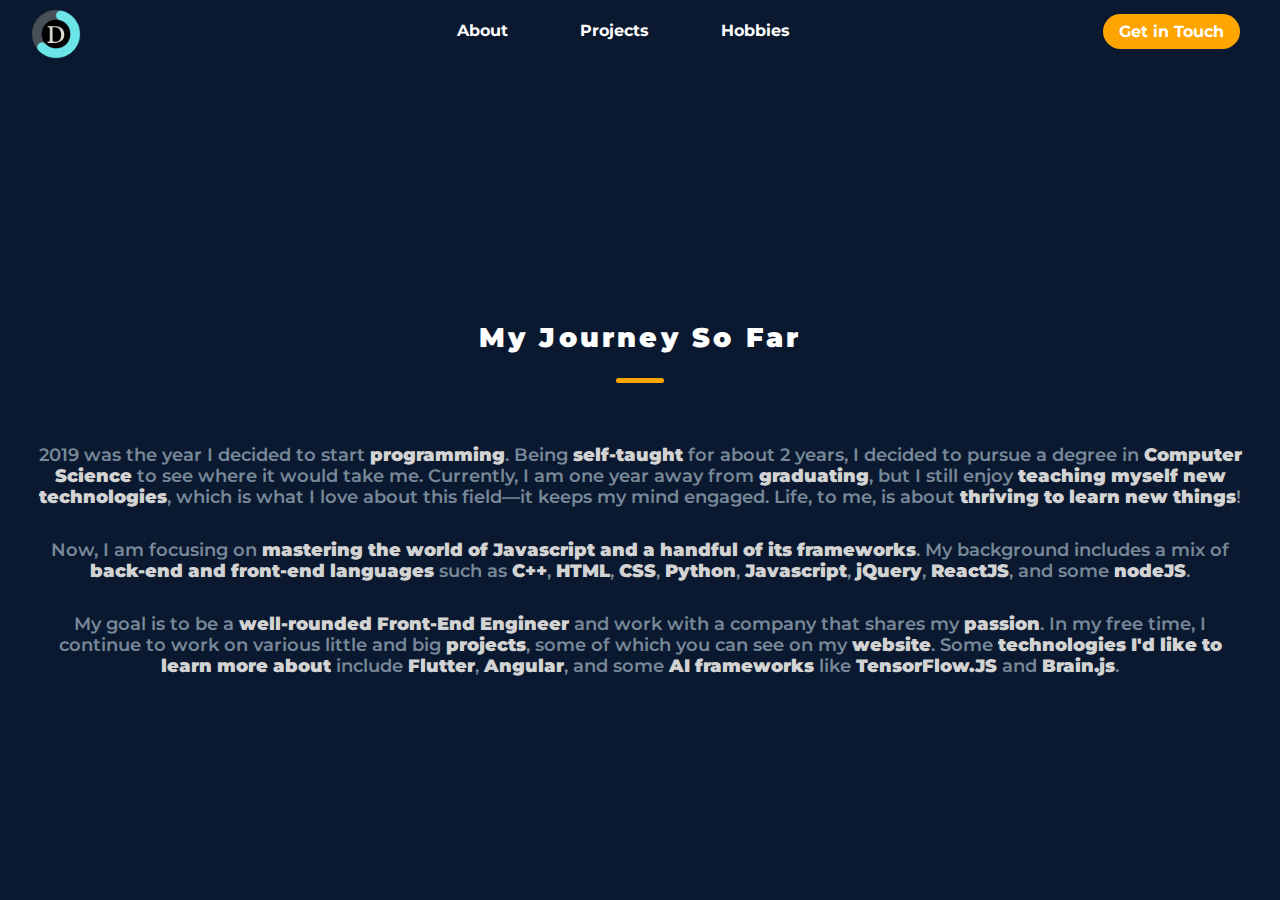
==== about.html @ 340a8a08 "Content fixes see nots on pushnotes.md" ====
<!DOCTYPE html>
<html lang="en">
    <head>
        <!--These metas help with rendering issues-->
        <meta charset="UTF-8">
        <meta http-equiv="X-UA-Compatible" content="IE=edge">
        <meta name="viewport" content="width=device-width, initial-scale=1.0">
        <link rel="stylesheet" href="https://cdnjs.cloudflare.com/ajax/libs/font-awesome/6.4.0/css/all.min.css" integrity="sha512-iecdLmaskl7CVkqkXNQ/ZH/XLlvWZOJyj7Yy7tcenmpD1ypASozpmT/E0iPtmFIB46ZmdtAc9eNBvH0H/ZpiBw==" crossorigin="anonymous" referrerpolicy="no-referrer" />
        <link rel="stylesheet" href="styles.css">
        <link rel="preconnect" href="https://fonts.googleapis.com">
        <link rel="preconnect" href="https://fonts.gstatic.com" crossorigin>
        <link href="https://fonts.googleapis.com/css2?family=Playfair+Display:ital@1&display=swap" rel="stylesheet">
        <link href="https://fonts.googleapis.com/css2?family=Merriweather+Sans&family=Montserrat&family=Sacramento&display=swap" rel="stylesheet">
       
        <!-- Favicon links -->
        <link rel="icon" type="images/favicon-32x32" sizes="32x32" href="/favicon-32x32.png">
        <link rel="icon" type="images/favicon-16x16" sizes="16x16" href="/favicon-16x16.png">
        <!-- Add your favicon .png link -->
        <link rel="icon" type="images/favicon-32x32" href="/your-favicon.png">
        
        <link rel="apple-touch-icon" sizes="180x180" href="/apple-touch-icon.png">
        <link rel="manifest" href="/site.webmanifest">
        
        <title>Delton Hughes</title>
    </head>
    <body>
        <header>
        <div class="navbar">
            <div class="logo"><a href="index.html"><img src="images/D.png" alt="dlogo" class="dLogo"></a></div>
            <ul class="links">
                <li class="h--li"><a href="about.html" class="about"><i class="fa-solid fa-user"></i>About</a></li>
                <li class="h--li"><a href="projects.html" class="project"><i class="fa-solid fa-briefcase"></i>Projects</a></li>
                <li class="h--li"><a href="hobbies.html" class="hobby"><i class="fa-solid fa-golf-ball-tee"></i>Hobbies</a></li>
                
            </ul>
            <a href="contacts.html" class="action_btn">Get in Touch</a>
            <div class="toggle_btn">
                <i class="fas fa-bars"></i>
            </div>
        </div>

        <div class="dropdown_menu">
            <li><a href="about.html">About</a></li>
            <li><a href="projects.html">Projects</a></li>
            <li><a href="hobbies.html">Hobbies</a></li>
            <li><a href="contacts.html" class="action_btn">Get in Touch</a></li>
        </div>
        </header>

        <main>
            <div id="content">
                <h2 class="page_subt"><span>My Journey So Far</span></h2>
                
                <p>2019 was the year I decided to start <b class="a__b">programming</b>. Being <b class="a__b">self-taught</b> for about 2 years,
                I decided to pursue a degree in <b class="a__b">Computer Science</b> to see where it would take me. 
                Currently, I am one year away from <b class="a__b">graduating</b>, but I still enjoy <b class="a__b">teaching myself new technologies</b>, 
                which is what I love about this field—it keeps my mind engaged. Life, to me, is about <b class="a__b">thriving to learn new things</b>!</p>
                
                <p>Now, I am focusing on <b class="a__b">mastering the world of Javascript and a handful of its frameworks</b>. 
                My background includes a mix of <b class="a__b">back-end and front-end languages</b> such as <b class="a__b">C++</b>, 
                <b class="a__b">HTML</b>, <b class="a__b">CSS</b>, <b class="a__b">Python</b>, <b class="a__b">Javascript</b>, <b class="a__b">jQuery</b>,
                <b class="a__b">ReactJS</b>, and some <b class="a__b">nodeJS</b>.</p>
                
                <p>My goal is to be a <b class="a__b">well-rounded Front-End Engineer</b> and work with a company that shares my <b class="a__b">passion</b>. 
                In my free time, I continue to work on various little and big <b class="a__b">projects</b>, some of which you can see on my <b class="a__b">website</b>.
                Some <b class="a__b">technologies I'd like to learn more about</b> include <b class="a__b">Flutter</b>,
                <b class="a__b">Angular</b>, and some <b class="a__b">AI frameworks</b> like 
                <b class="a__b">TensorFlow.JS</b> and <b class="a__b">Brain.js</b>.
                </p>
                    
            </div>
        </main>

        <script>
            const toggleBtn = document.querySelector('.toggle_btn')
            const toggleBtnIcon = document.querySelector('.toggle_btn i')
            const dropDownMenu = document.querySelector('.dropdown_menu')

            toggleBtn.onclick = function () {
                dropDownMenu.classList.toggle('open')
                const isOpen = dropDownMenu.classList.contains('open')

                toggleBtnIcon.classList = isOpen
                ? 'fa-solid fa-xmark'
                : 'fa-solid fa-bars'
            }
        </script>
    </body>
 
</html>
---- styles.css ----
/*Default css for pages */
* { 
    margin: 0;
    padding: 0;
    font-family: 'Montserrat', sans-serif;
}

body {
    height: 100vh;
    background-color: #0a192f;
    background-size: cover;
    background-position: center;
}


/*HEADER and Navbar*/
a{
    float: left;
    text-decoration: none;
    color: #fff;
    font-size: 1rem;
}

/*Dlogo and its animations/effects*/
.dLogo {
    width: 6em;
    margin-top: .5rem;
    margin-left: -2rem;
    float: left;
    animation: rotateAnimation 700ms ease-in alternate-reverse;
}


header{
    position: relative;
    padding: 0 2rem;
}

.navbar{
    width: 100%;
    height: 60px;
    max-width: 1200px;
    margin: 0 auto;
    display: flex;
    align-items: center;
    justify-content: space-between;
}

i{
   padding: 20px;
   width: 10px;
   height: 10px;
}

.navbar a{
    font-size: 1rem;
    font-weight:700;
}

.navbar .links{
    display: flex;
    gap: 2rem;
}

.h--li {
    list-style: none;
    position: relative; /* Add position: relative */
    cursor: pointer;
    transition: color 0.3s ease-in-out; /* Add a transition for color change */
}

.h--li::after {
    content: "";
    position: absolute;
    padding-top: 1px;
    bottom: -5px; /* Adjust the position of the underline */
    right: 0;
    width: 80%;
    height: 2px; /* Adjust the thickness of the underline */
    background-color: #fdfd96; /* Initial underline color */
    transform-origin: center;
    transform: scaleX(0); /* Start with no underline width */
    transition: transform 0.3s ease-in-out; /* Add a transition for the underline animation */
    
}

.h--li:hover {
    color: #fdfd96;
    animation: slideAnimation 700ms ease-in-out infinite alternate; /* Apply the animation */
}

.h--li:hover::after {
    transform: scaleX(1); /* Expand the underline width on hover */
    background-color: #fdfd96; /* Change the underline color on hover */
}

.about:hover, .hobby:hover, .project:hover {
    color: #fdfd96;
}

.navbar .toggle_btn{
    color: #fff;
    font-size: 1.5rem;
    cursor: pointer;
    display: none;
}

/*Action Button CSS*/
.action_btn{
    background-color: orange;
    color: #fff;
    padding: 0.5rem 1rem;
    border: none;
    outline: none;
    margin-top: .2rem;
    border-radius: 20px;
    font-size: 1rem;
    font-weight: bold;
    cursor: pointer;
    transition: scale 0.2 ease;
}

.action_btn:hover{
    transition-duration: 700ms;
    scale: 1.05;
    color: #fff;
}

.action_btn:active{
    scale: 0.95;
}




/*Dropdown Menu*/
.dropdown_menu{
    display: none;
    position: absolute;
    right: 2rem;
    top: 60px;
    width: 300px;
    height: 0;
    background: rgba(255,255,255,0.1);
    backdrop-filter: blur(15px);
    border-radius: 10px;
    overflow: hidden;
    transform: height 0.2s cubic-bezier(0.175, 0.885, 0.32, 1.275);
    z-index: 2;
}

.dropdown_menu.open{
    height: 240px;
}

.dropdown_menu li {
    padding: 1.2rem;
    display: flex;
    align-items: center;
    justify-content: center;
    align-content: flex-start;
}

.dropdown_menu .action_btn{
    width: 100%;
    display: flex;
    justify-content: center;
}


/*Subtitle for page*/
.page_subt{
    position: relative;
    align-items: center;
    justify-content: center;
    text-align: center;
    letter-spacing: .2rem;
    padding: 3rem 0 1rem 0;
    bottom:2vh;
    margin-bottom: 3.5rem;
    font-size: 1.7rem;
    font-weight: 1000;
    color:white;
}

.page_subt::after {
    content: '';
    position: absolute;
    top: calc(100% + .5rem);
    height: 5px;
    width: 3rem;
    left: 50%;
    transform: translateX(-50%);
    border-radius: 5px;
    background-color: orange;
}





/* About Div Content */
#content {
    box-sizing: border-box;
    max-width: 1440px;
    position: relative;
    align-items: center;
    justify-content: center;
    text-align: center;
    margin: auto;
    top: 15vh;
    padding: 6rem 2rem 10rem;
    font-size: 1.3rem;
    font-weight: 600;
    color: lightslategray;
    display: flex; /* Add display flex */
    flex-direction: column; /* Set flex direction to column */
}

#content p {
    position: inherit;
    margin-bottom: 2rem;
    font-size: clamp(1rem, 1.4vw, 1.4rem);
}

.a__b{
    color: lightgrey; 
}



/*Background stuff*/
.background-shapes {
    position: relative;
    overflow: hidden;
}

.random-shape {
    position: absolute;
    width: 50px; /* Adjust the size */
    height: 50px; /* Adjust the size */
    background-color: rgba(255, 255, 255, 0.5); /* Adjust color and opacity */
    z-index: -1;
    opacity: .3;
    border-radius: 50%; /* Makes shapes circular */
    animation: fallAnimation ease-in infinite;
    transition: transform 0.3s ease-out;
}




/*Hero*/
section#hero {
    z-index: 1;
    height: calc(100vh - 60px);
    display: flex;
    flex-direction: column;
    align-items: center;
    justify-content: center;
    text-align: center;
    color: #fff;
}

#hero h1{
    font-family: 'Playfair Display', serif;
    font-size: 4.5rem;
    margin-bottom: 2rem;
    font-weight: 400;
    font-style: italic;
    pointer-events: none;
    opacity: 0;
    animation: fadeObject 1s ease-in 1s forwards;
}

#hero h2{
    pointer-events: none;
    opacity: 0;
    animation: slideInandFade 2s ease-in 3s forwards ;
}

/*Footer*/
#copyright{
    position: absolute;
    bottom: 0;
    width: 100%;
    height: 2.5rem;  
    text-align: center;
    color: slategray;
    opacity: 0;
    animation: fadeObject 2s ease-in 3s forwards;
}

.content__style {
    position: relative;
    list-style: none;
    text-align: center;
    padding-bottom: 0.5rem;
    height: 100%;
    display: flex;
    justify-content: center;
    align-items: center; 
    
}


.icon_style{
    font-size: clamp(1rem, 1.4vw, 1.4rem);
}

.fa-brands{
    font-size: clamp(1rem, 1.4vw, 1.4rem);
}












/*Responsive Design with media query*/
@media(max-width: 992px){
    .navbar .links,
    .navbar .action_btn{
        display: none;
    }

    .navbar .toggle_btn{
        display: block;
    }

    .dropdown_menu{
        display: block;
    }
}

@media(max-width: 576px){
    .dropdown_menu {
        left: 2rem;
        width:unset;
    }
}

/* Media Queries for Responsive Text */
@media (min-width: 319px) and (max-width: 375px){
    #page_subt{
        font-size: 1.4rem;
    }
    #hero h2{
        margin-top: 2rem;
    }
 
}




/* Apply the Animation to li Elements */
@keyframes slideAnimation {
    from {
        transform: translatey(0px); /*start index 0*/
    }
    to {
        transform: translatey(5px); /*end 5 pixels away*/
    }
    
}

/*Keyframe for Dlogo*/
@keyframes rotateAnimation {
    from {
        rotate: 0deg;
    }
    to {
        rotate: 360deg;
    }
}

@keyframes fallAnimation {
    0% {
        transform: translate(calc(100vw + 100px), -100px); /* Start position */
    }
    100% {
        transform: translate(calc(-100vw - 100px), calc(100vh + 100px)); /* End position */
    }
}


@keyframes fadeObject {
    0%{
        opacity: 0;
    }
    100%{
        opacity: 1;
    }
}

@keyframes slideInandFade {
    from{
        opacity: 0;
        transform: translateY(0%);
    }
    to{
        opacity: 1;
        transform: translateY(-100%);
    }
}
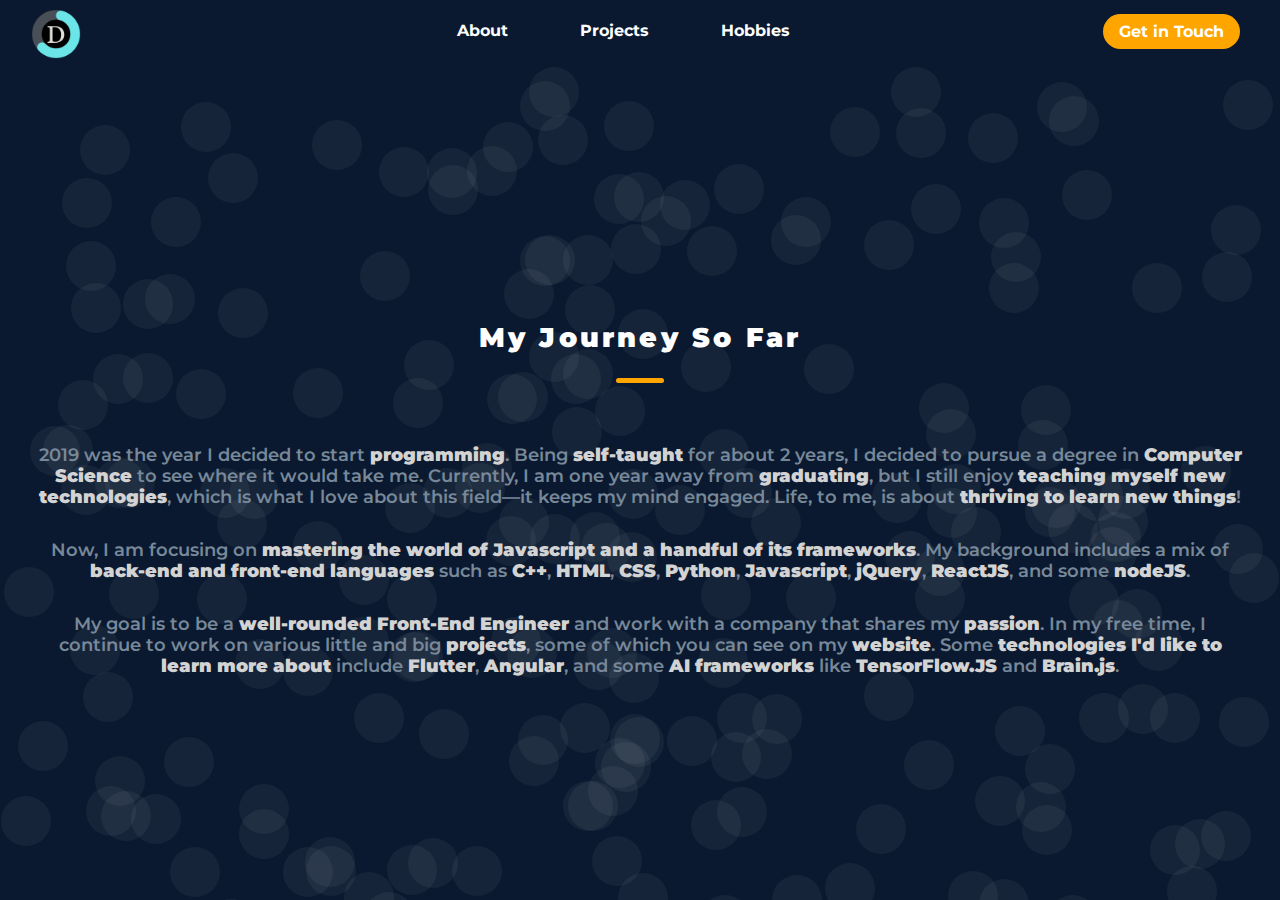
==== commit 74bb2854: "structural changes see pushnotes.md for more" ====
--- a/about.html
+++ b/about.html
@@ -5,22 +5,14 @@
         <meta charset="UTF-8">
         <meta http-equiv="X-UA-Compatible" content="IE=edge">
         <meta name="viewport" content="width=device-width, initial-scale=1.0">
+
         <link rel="stylesheet" href="https://cdnjs.cloudflare.com/ajax/libs/font-awesome/6.4.0/css/all.min.css" integrity="sha512-iecdLmaskl7CVkqkXNQ/ZH/XLlvWZOJyj7Yy7tcenmpD1ypASozpmT/E0iPtmFIB46ZmdtAc9eNBvH0H/ZpiBw==" crossorigin="anonymous" referrerpolicy="no-referrer" />
         <link rel="stylesheet" href="styles.css">
         <link rel="preconnect" href="https://fonts.googleapis.com">
         <link rel="preconnect" href="https://fonts.gstatic.com" crossorigin>
         <link href="https://fonts.googleapis.com/css2?family=Playfair+Display:ital@1&display=swap" rel="stylesheet">
         <link href="https://fonts.googleapis.com/css2?family=Merriweather+Sans&family=Montserrat&family=Sacramento&display=swap" rel="stylesheet">
-       
-        <!-- Favicon links -->
-        <link rel="icon" type="images/favicon-32x32" sizes="32x32" href="/favicon-32x32.png">
-        <link rel="icon" type="images/favicon-16x16" sizes="16x16" href="/favicon-16x16.png">
-        <!-- Add your favicon .png link -->
-        <link rel="icon" type="images/favicon-32x32" href="/your-favicon.png">
-        
-        <link rel="apple-touch-icon" sizes="180x180" href="/apple-touch-icon.png">
-        <link rel="manifest" href="/site.webmanifest">
-        
+        <link rel="icon" href="favicon.ico">
         <title>Delton Hughes</title>
     </head>
     <body>
@@ -46,8 +38,10 @@
             <li><a href="contacts.html" class="action_btn">Get in Touch</a></li>
         </div>
         </header>
-
-        <main>
+        <!-- Start of Content -->
+        <main class="background-shapes">
+            <div class="random-shape"></div>
+            <div class="random-shape"></div>
             <div id="content">
                 <h2 class="page_subt"><span>My Journey So Far</span></h2>
                 
@@ -70,7 +64,7 @@
                     
             </div>
         </main>
-
+        <script src="background-animation.js"></script>
         <script>
             const toggleBtn = document.querySelector('.toggle_btn')
             const toggleBtnIcon = document.querySelector('.toggle_btn i')
@@ -86,5 +80,7 @@
             }
         </script>
     </body>
- 
+    <footer>
+        <h4 id="copyright">©2023 Designed by Delton Hughes</h4>
+    </footer>
 </html>
--- a/styles.css
+++ b/styles.css
@@ -215,6 +215,8 @@
     color: lightslategray;
     display: flex; /* Add display flex */
     flex-direction: column; /* Set flex direction to column */
+    max-height: 90vh; /* Set a maximum height */
+    overflow-y: auto;
 }
 
 #content p {
@@ -233,6 +235,7 @@
 .background-shapes {
     position: relative;
     overflow: hidden;
+    height: calc(100% - 60px);
 }
 
 .random-shape {
@@ -241,12 +244,10 @@
     height: 50px; /* Adjust the size */
     background-color: rgba(255, 255, 255, 0.5); /* Adjust color and opacity */
     z-index: -1;
-    opacity: .3;
+    opacity: .1;
     border-radius: 50%; /* Makes shapes circular */
     animation: fallAnimation ease-in infinite;
-    transition: transform 0.3s ease-out;
-}
-
+}
 
 
 
@@ -279,6 +280,32 @@
     animation: slideInandFade 2s ease-in 3s forwards ;
 }
 
+
+.resume-button{
+    background-color: transparent;
+    color: white;
+    border: 3px solid white;
+    border-radius: 8px;
+    padding: .625rem 1.25rem;
+    margin-top: 4rem;
+    text-align: center;
+    font-family: "Playfair Display", serif;
+    font-size: 16px;
+    cursor: pointer;
+    display: inline-block;
+    opacity: 0;
+    font-weight: 500;
+    animation: slideInandFade 2s ease-in 3s forwards ;
+    transition: background-color 0.3s ease, color 0.3s ease, transform 0.3s ease;
+    
+}
+
+.resume-button:hover{
+    background-color: white;
+    color:#0a192f;
+    font-weight: 1000;
+}
+
 /*Footer*/
 #copyright{
     position: absolute;
@@ -303,7 +330,9 @@
     
 }
 
-
+footer{
+    
+}
 .icon_style{
     font-size: clamp(1rem, 1.4vw, 1.4rem);
 }
@@ -354,7 +383,16 @@
     #hero h2{
         margin-top: 2rem;
     }
- 
+
+}
+
+@media(max-width: 375px){
+    
+    .background-shapes{
+        position: relative;
+        overflow: hidden;
+    }
+    
 }
 
 
@@ -409,4 +447,5 @@
         opacity: 1;
         transform: translateY(-100%);
     }
-}+}
+
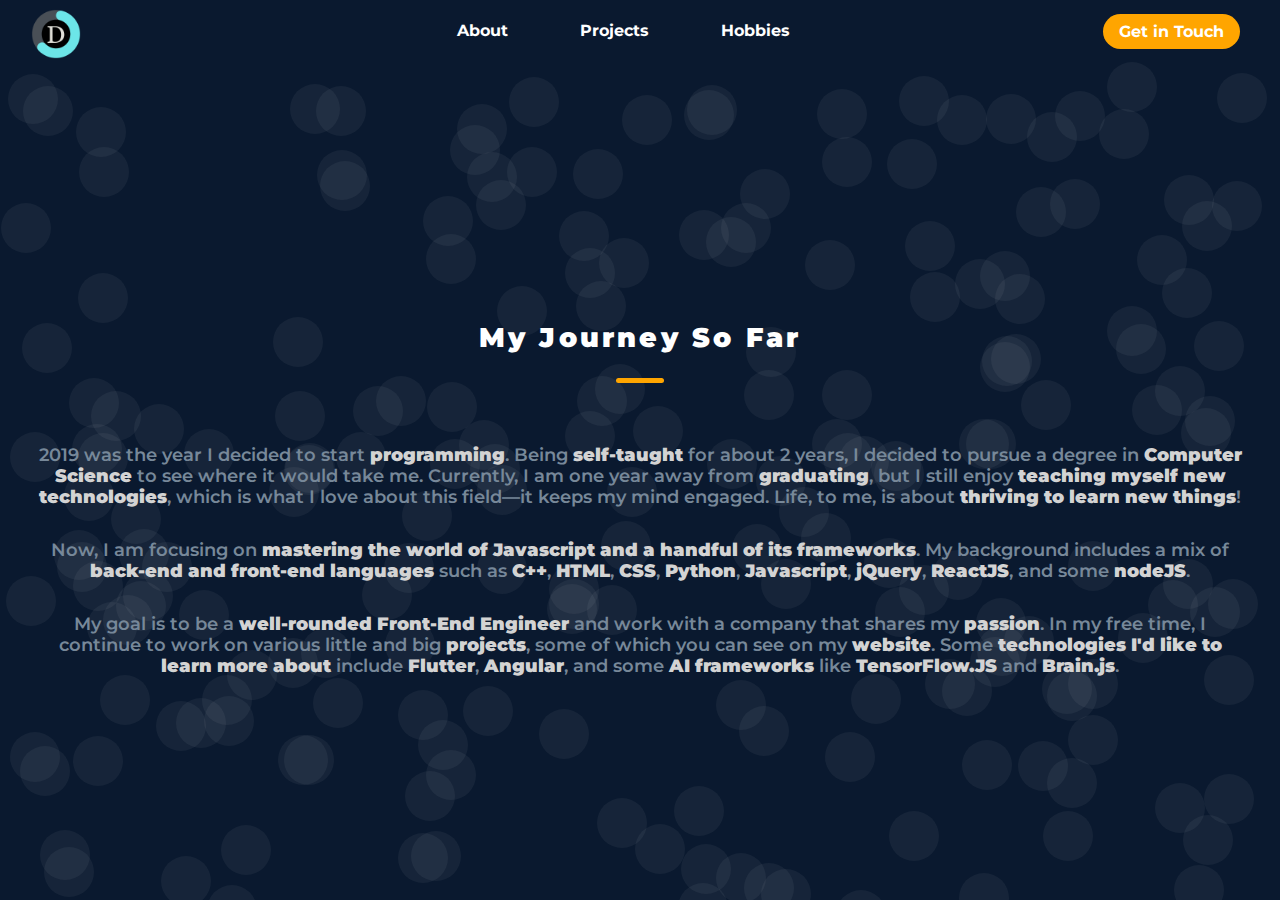
==== commit 727be086: "added animated tiles" ====
--- a/about.html
+++ b/about.html
@@ -81,6 +81,6 @@
         </script>
     </body>
     <footer>
-        <h4 id="copyright">©2023 Designed by Delton Hughes</h4>
+        <h4 id="copyright">©2023 Made by Delton Hughes</h4>
     </footer>
 </html>
--- a/styles.css
+++ b/styles.css
@@ -284,13 +284,13 @@
 .resume-button{
     background-color: transparent;
     color: white;
-    border: 3px solid white;
+    border: 2.3px solid white;
     border-radius: 8px;
     padding: .625rem 1.25rem;
     margin-top: 4rem;
     text-align: center;
     font-family: "Playfair Display", serif;
-    font-size: 16px;
+    font-size: 18px;
     cursor: pointer;
     display: inline-block;
     opacity: 0;
@@ -305,6 +305,111 @@
     color:#0a192f;
     font-weight: 1000;
 }
+
+/*Animated Tiles*/
+#flex-frame {
+    display: flex;
+    flex-direction: row;
+}
+.about-ps{
+        position: relative;
+        align-items: center;
+        justify-content: center;
+        text-align: center;
+        letter-spacing: .2rem;
+        padding: 3rem 0 1rem 0;
+        bottom: 2vh;
+        margin-bottom: 0rem;
+        font-size: 1.7rem;
+        font-weight: 1000;
+        color: white;
+}
+
+.wrap
+{
+  margin:50px auto 0 auto;
+  width:100%;
+  display:flex;
+  align-items:space-around;
+  max-width:1200px;
+}
+.tile
+{
+  width:380px;
+  height:380px;
+  margin:10px;
+  background-color:#5B9A8B;
+  display:inline-block;
+  /* background-size:cover; For an image*/
+  position:relative;
+  cursor:pointer;
+  transition: all 0.4s ease-out;
+  /* box-shadow: 0px 35px 77px -17px rgba(0,0,0,0.44); */
+  overflow:hidden;
+  color:white;
+  font-family:'Roboto';
+  
+}
+.tile img
+{
+  height:100%;
+  width:100%;
+  position:absolute;
+  top:0;
+  left:0;
+  z-index:0;
+  transition: all 0.4s ease-out;
+}
+.tile .text
+{
+  position:absolute;
+  padding:30px;
+  height:calc(100% - 60px);
+}
+.tile h1
+{
+ 
+  font-weight:300;
+  margin:0;
+  /* text-shadow: 2px 2px 10px rgba(0,0,0,0.3); */
+}
+.tile h2
+{
+  font-weight:100;
+  margin:20px 0 0 0;
+  font-style:italic;
+   transform: translateX(200px);
+}
+.tile p
+{
+  font-weight:300;
+  margin:20px 0 0 0;
+  line-height: 25px;
+/*   opacity:0; */
+  transform: translateX(-200px);
+  transition-delay: 0.2s;
+}
+.animate-text
+{
+  opacity:0;
+  transition: all 0.6s ease-in-out;
+}
+.tile:hover
+{
+/*   background-color:#99aeff; */
+  /* box-shadow: 0px 35px 77px -17px rgba(10, 25, 47, 0.44); */
+  transform:scale(1.05);
+}
+.tile:hover img
+{
+  opacity: 0.2;
+}
+.tile:hover .animate-text
+{
+  transform:translateX(0);
+  opacity:1;
+}
+
 
 /*Footer*/
 #copyright{
@@ -330,9 +435,7 @@
     
 }
 
-footer{
-    
-}
+
 .icon_style{
     font-size: clamp(1rem, 1.4vw, 1.4rem);
 }
@@ -387,7 +490,9 @@
 }
 
 @media(max-width: 375px){
-    
+    main{
+        
+    }
     .background-shapes{
         position: relative;
         overflow: hidden;
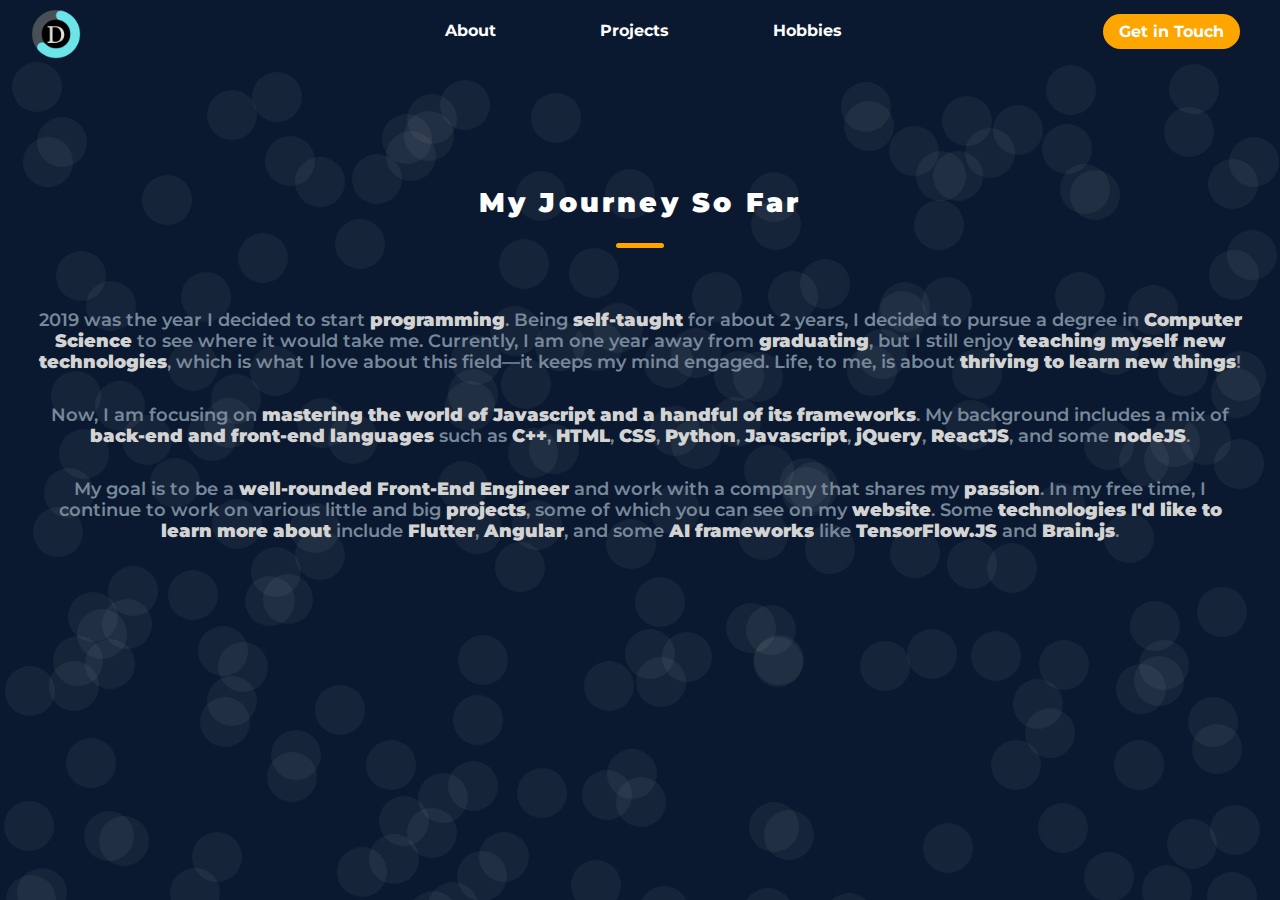
==== commit 5d55286b: "trying to fix about page content position" ====
--- a/about.html
+++ b/about.html
@@ -42,7 +42,7 @@
         <main class="background-shapes">
             <div class="random-shape"></div>
             <div class="random-shape"></div>
-            <div id="content">
+            <div class="about-b-style" id="content">
                 <h2 class="page_subt"><span>My Journey So Far</span></h2>
                 
                 <p>2019 was the year I decided to start <b class="a__b">programming</b>. Being <b class="a__b">self-taught</b> for about 2 years,
--- a/styles.css
+++ b/styles.css
@@ -19,6 +19,10 @@
     text-decoration: none;
     color: #fff;
     font-size: 1rem;
+}
+
+.a-hv:hover{
+    color: #fdfd96;
 }
 
 /*Dlogo and its animations/effects*/
@@ -57,9 +61,10 @@
     font-weight:700;
 }
 
-.navbar .links{
-    display: flex;
-    gap: 2rem;
+.navbar .links {
+    display: flex;
+    gap: 4rem;
+    padding: revert;
 }
 
 .h--li {
@@ -199,7 +204,7 @@
 
 
 
-/* About Div Content */
+/* Site Content CSS */
 #content {
     box-sizing: border-box;
     max-width: 1440px;
@@ -208,7 +213,6 @@
     justify-content: center;
     text-align: center;
     margin: auto;
-    top: 15vh;
     padding: 6rem 2rem 10rem;
     font-size: 1.3rem;
     font-weight: 600;
@@ -216,6 +220,24 @@
     display: flex; /* Add display flex */
     flex-direction: column; /* Set flex direction to column */
     max-height: 90vh; /* Set a maximum height */
+    overflow-y: hidden;
+}
+
+/*About CSS*/
+ .about-b-style{
+    box-sizing: border-box;
+    max-width: 1440px;
+    position: relative;
+    align-items: center;
+    text-align: center;
+    margin: auto;
+    padding: 6rem 2rem 10rem;
+    font-size: 1.3rem;
+    font-weight: 600;
+    color: lightslategray;
+    display: flex;
+    flex-direction: column;
+    max-height: 90vh;
     overflow-y: auto;
 }
 
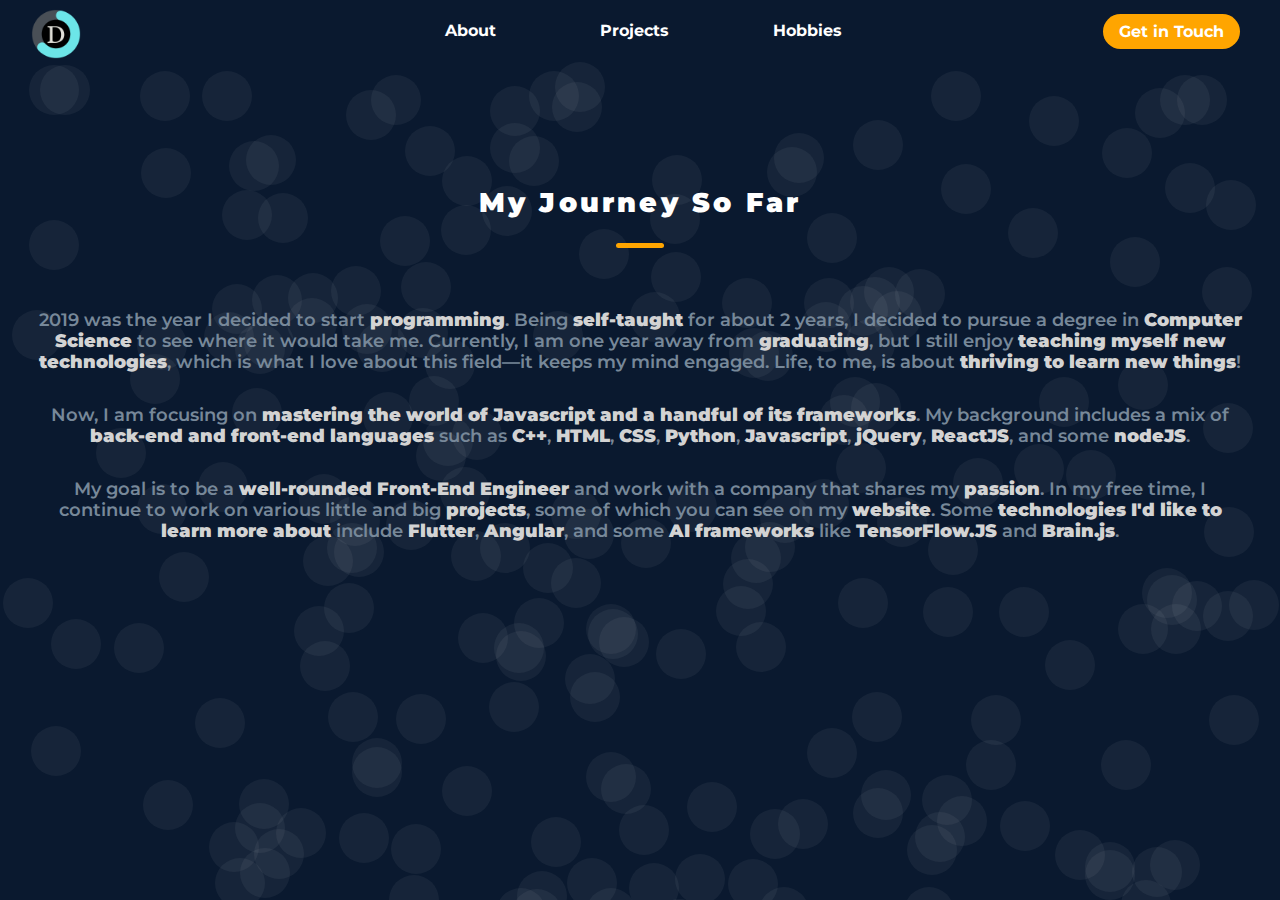
==== commit 687dfe6e: "fixed positioning on about page" ====
--- a/about.html
+++ b/about.html
@@ -42,7 +42,7 @@
         <main class="background-shapes">
             <div class="random-shape"></div>
             <div class="random-shape"></div>
-            <div class="about-b-style" id="content">
+            <div class="about-b-style">
                 <h2 class="page_subt"><span>My Journey So Far</span></h2>
                 
                 <p>2019 was the year I decided to start <b class="a__b">programming</b>. Being <b class="a__b">self-taught</b> for about 2 years,
--- a/styles.css
+++ b/styles.css
@@ -223,6 +223,14 @@
     overflow-y: hidden;
 }
 
+
+#content p {
+    position: inherit;
+    margin-bottom: 2rem;
+    font-size: clamp(1rem, 1.4vw, 1.4rem);
+}
+
+
 /*About CSS*/
  .about-b-style{
     box-sizing: border-box;
@@ -241,7 +249,7 @@
     overflow-y: auto;
 }
 
-#content p {
+.about-b-style p{
     position: inherit;
     margin-bottom: 2rem;
     font-size: clamp(1rem, 1.4vw, 1.4rem);
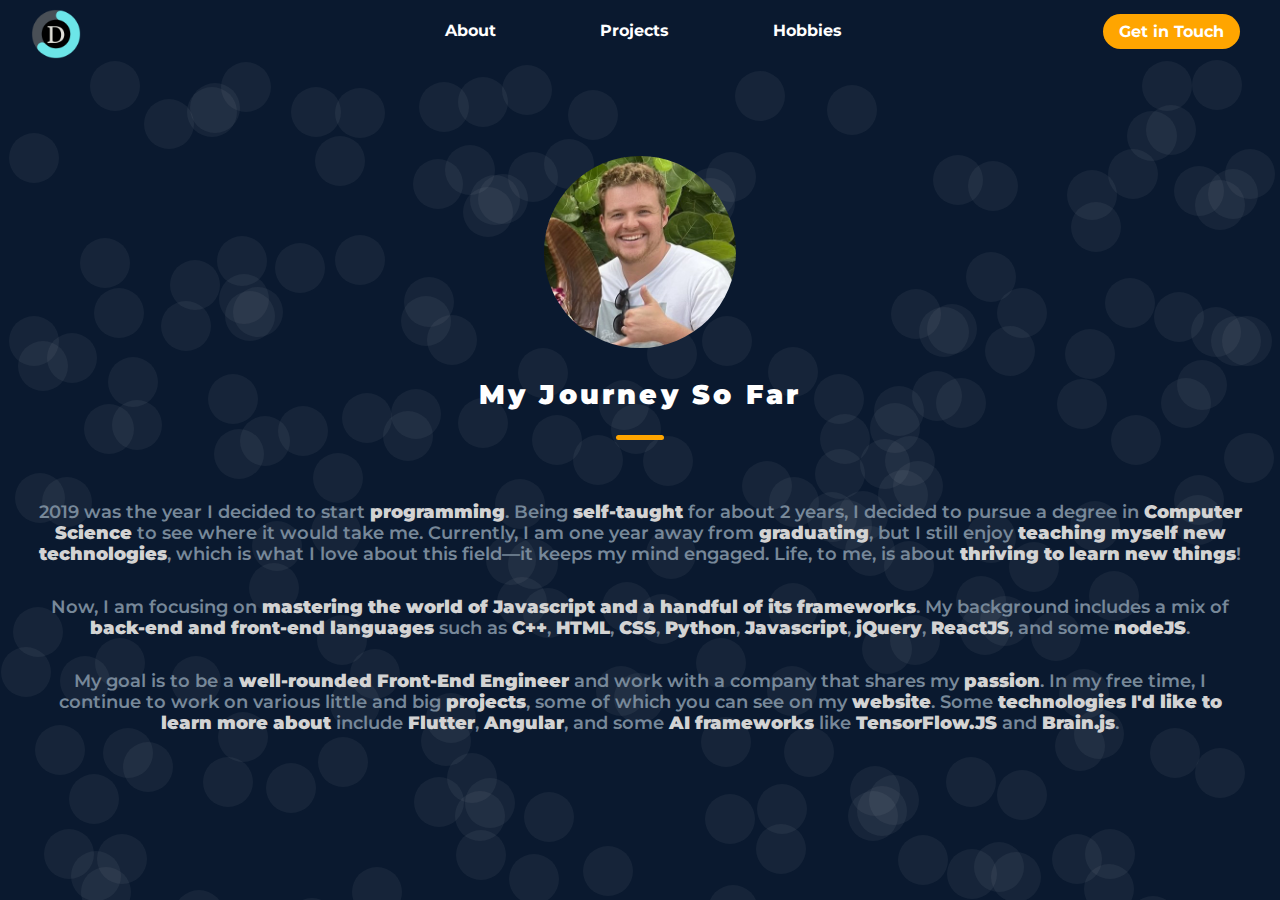
==== commit 32b2dac8: "added personal image to about and hid scrollbar" ====
--- a/about.html
+++ b/about.html
@@ -39,10 +39,11 @@
         </div>
         </header>
         <!-- Start of Content -->
-        <main class="background-shapes">
+        <main class="background-shapes" id="about-parent">
             <div class="random-shape"></div>
             <div class="random-shape"></div>
             <div class="about-b-style">
+                <img class="personal_img" src="/images/altDelton.jpg" alt="personal_img">
                 <h2 class="page_subt"><span>My Journey So Far</span></h2>
                 
                 <p>2019 was the year I decided to start <b class="a__b">programming</b>. Being <b class="a__b">self-taught</b> for about 2 years,
--- a/styles.css
+++ b/styles.css
@@ -147,7 +147,8 @@
     width: 300px;
     height: 0;
     background: rgba(255,255,255,0.1);
-    backdrop-filter: blur(15px);
+    -webkit-backdrop-filter:blur(25px);
+    backdrop-filter: blur(25px);
     border-radius: 10px;
     overflow: hidden;
     transform: height 0.2s cubic-bezier(0.175, 0.885, 0.32, 1.275);
@@ -246,7 +247,7 @@
     display: flex;
     flex-direction: column;
     max-height: 90vh;
-    overflow-y: auto;
+    overflow-y: scroll;
 }
 
 .about-b-style p{
@@ -258,6 +259,26 @@
 .a__b{
     color: lightgrey; 
 }
+
+.personal_img {
+    border-radius: 100%;
+    width: 12rem;
+}
+
+/* Gets rid of the the scroll bar */
+.about-b-style::-webkit-scrollbar {
+    width: 0px; /* For horizontal scrollbars */
+    height: 0px; /* For vertical scrollbars */
+}
+
+.about-b-style {
+    scrollbar-width: none; /* For Firefox */
+    -ms-overflow-style: none;  /* For Internet Explorer and Edge */
+}
+
+
+
+
 
 
 
@@ -320,6 +341,7 @@
     margin-top: 4rem;
     text-align: center;
     font-family: "Playfair Display", serif;
+    font-style: italic;
     font-size: 18px;
     cursor: pointer;
     display: inline-block;
@@ -337,22 +359,24 @@
 }
 
 /*Animated Tiles*/
+
 #flex-frame {
     display: flex;
     flex-direction: row;
-}
-.about-ps{
-        position: relative;
-        align-items: center;
-        justify-content: center;
-        text-align: center;
-        letter-spacing: .2rem;
-        padding: 3rem 0 1rem 0;
-        bottom: 2vh;
-        margin-bottom: 0rem;
-        font-size: 1.7rem;
-        font-weight: 1000;
-        color: white;
+    overflow-x: auto;
+}
+.about-ps {
+    position: relative;
+    align-items: center;
+    justify-content: center;
+    text-align: center;
+    letter-spacing: .2rem;
+    padding: 3rem 0 1rem 0;
+    bottom: -8vh;
+    margin-bottom: 0rem;
+    font-size: 1.7rem;
+    font-weight: 1000;
+    color: white;
 }
 
 .wrap
@@ -370,15 +394,17 @@
   margin:10px;
   background-color:#5B9A8B;
   display:inline-block;
-  /* background-size:cover; For an image*/
+  background-image: url("./images/background_img_tile.jpg");
+  background-size:cover; 
   position:relative;
   cursor:pointer;
   transition: all 0.4s ease-out;
-  /* box-shadow: 0px 35px 77px -17px rgba(0,0,0,0.44); */
+  box-shadow: 0px 35px 77px -17px rgba(0,0,0,0.44);
   overflow:hidden;
   color:white;
   font-family:'Roboto';
-  
+  font-size: 1.2rem;
+  border-radius: 15%;
 }
 .tile img
 {
@@ -401,7 +427,7 @@
  
   font-weight:300;
   margin:0;
-  /* text-shadow: 2px 2px 10px rgba(0,0,0,0.3); */
+  text-shadow: 2px 2px 10px rgba(0,0,0,0.3);
 }
 .tile h2
 {
@@ -440,6 +466,25 @@
   opacity:1;
 }
 
+.tile-snap{
+    box-sizing: border-box;
+    max-width: 1440px;
+    position: relative;
+    align-items: center;
+    justify-content: center;
+    text-align: center;
+    margin: auto;
+    padding: 6rem 2rem 10rem;
+    font-size: 1.3rem;
+    font-weight: 600;
+    color: lightslategray;
+    display: flex; /* Add display flex */
+    flex-direction: row; /* Set flex direction to column */
+    max-height: 90vh; /* Set a maximum height */
+    overflow-y: hidden;
+}
+
+
 
 /*Footer*/
 #copyright{
@@ -475,7 +520,46 @@
 }
 
 
-
+/* Email CSS */
+#f-container{
+    height: 40vh;
+    width: 40vw;
+    display: flex;
+    flex-direction: row;
+}
+
+.nr-flex {
+    display: flex;
+    flex-direction: column;
+
+}
+
+.i-box{
+    flex-direction: row;
+}
+
+.f-input {
+    box-sizing: border-box;
+    height: 2rem;
+    border: 2px solid #ccc;
+    margin-bottom: .3rem;
+    border-radius: 4px;
+    opacity: .6;
+    font-size: 16px;
+    resize: none;
+}
+
+.f-message {
+    width: 100%;
+    height: 150px;
+    padding: 12px 20px;
+    box-sizing: border-box;
+    border: 2px solid #ccc;
+    border-radius: 4px;
+    opacity: .6;
+    font-size: 16px;
+    resize: none;
+  }
 
 
 
@@ -499,6 +583,9 @@
     .dropdown_menu{
         display: block;
     }
+    .about-b-style{
+        overflow-y: auto;
+    }
 }
 
 @media(max-width: 576px){
@@ -506,6 +593,10 @@
         left: 2rem;
         width:unset;
     }
+    .about-b-style{
+        
+        overflow-y: auto;
+    }
 }
 
 /* Media Queries for Responsive Text */
@@ -516,16 +607,20 @@
     #hero h2{
         margin-top: 2rem;
     }
+    .about-b-style{
+        overflow-y: auto;
+    }
 
 }
 
 @media(max-width: 375px){
-    main{
-        
-    }
+
     .background-shapes{
         position: relative;
         overflow: hidden;
+    }
+    .about-b-style{
+        overflow-y: auto;
     }
     
 }
